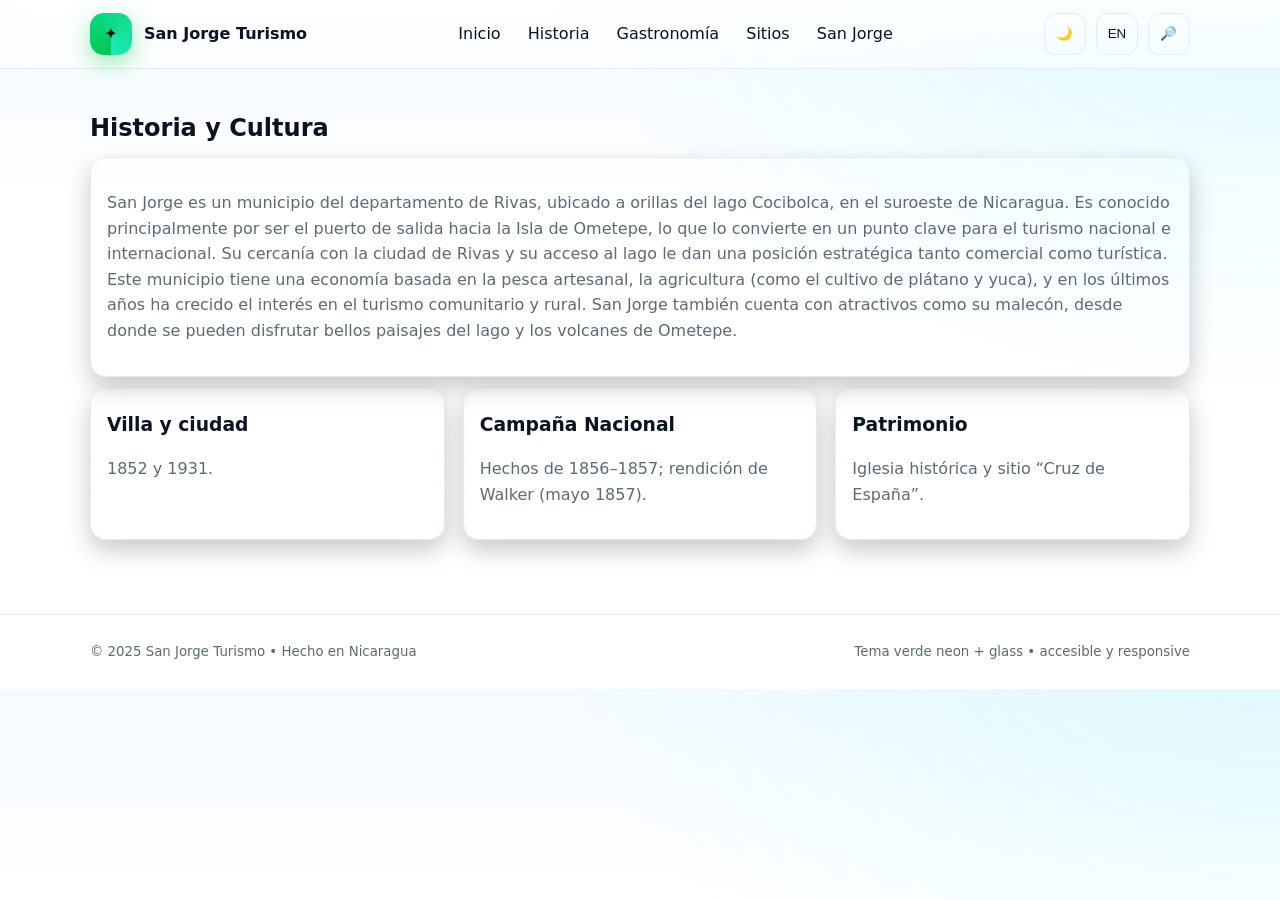
==== historia.html @ 04d52697 "Add files via upload" ====
<!doctype html><html lang="es"><head>
<meta charset="utf-8"><meta name="viewport" content="width=device-width, initial-scale=1">
<link rel="icon" href="assets/img/favicon.svg" type="image/svg+xml">
<link rel="stylesheet" href="assets/css/styles.css">
<title>San Jorge Turismo</title>
</head><body>
<a class="skip-link" href="#main" style="position:absolute;left:-9999px">Saltar al contenido</a>
<header><div class="container nav">
  <button id="menuBtn" aria-label="Menú" aria-expanded="false" class="action">☰</button>
  <div class="brand"><div class="brand-badge">✦</div> San Jorge Turismo</div>
  <nav>
    <a href="index.html"><span data-i18n="nav.home">Inicio</span></a>
    <a href="historia.html"><span data-i18n="nav.hist">Historia</span></a>
    <a href="gastronomía.html"><span data-i18n="nav.econ">gastronomía</span></a>
    <a href="sitios.html"><span data-i18n="nav.sitios">Sitios</span></a>
    <a href="sobre.html"><span data-i18n="nav.sobre">San Jorge</span></a>
  </nav>
  <div class="header-actions">
    <button id="themeBtn" class="action" aria-label="Cambiar tema" title="Tema oscuro">🌙</button>
    <button id="langBtn" class="action" aria-label="Cambiar idioma" title="Switch to English">ES</button>
    <button id="searchBtn" class="action" aria-label="Buscar">🔎</button>
  </div>
</div></header>
<main id="main" class="container">

<section class="section">
  <h2>Historia y Cultura</h2>
  <div class="card"><p class="meta">San Jorge es un municipio del departamento de Rivas, ubicado a orillas del lago Cocibolca, en el suroeste de Nicaragua. Es conocido principalmente por ser el puerto de salida hacia la Isla de Ometepe, lo que lo convierte en un punto clave para el turismo nacional e internacional. Su cercanía con la ciudad de Rivas y su acceso al lago le dan una posición estratégica tanto comercial como turística.

Este municipio tiene una economía basada en la pesca artesanal, la agricultura (como el cultivo de plátano y yuca), y en los últimos años ha crecido el interés en el turismo comunitario y rural. San Jorge también cuenta con atractivos como su malecón, desde donde se pueden disfrutar bellos paisajes del lago y los volcanes de Ometepe.  </p></div>
  <div class="grid cols-3" style="margin-top:12px">
    <div class="card"><h3>Villa y ciudad</h3><p class="meta">1852 y 1931.</p></div>
    <div class="card"><h3>Campaña Nacional</h3><p class="meta">Hechos de 1856–1857; rendición de Walker (mayo 1857).</p></div>
    <div class="card"><h3>Patrimonio</h3><p class="meta">Iglesia histórica y sitio “Cruz de España”.</p></div>
  </div>
</section>
</main>
<div id="searchOverlay" hidden>
  <div class="search-backdrop"></div>
  <div class="search-panel" role="dialog" aria-modal="true" aria-labelledby="searchTitle">
    <div class="search-header">
      <h2 id="searchTitle">Buscar</h2>
      <button id="searchClose" class="action" aria-label="Cerrar">✖</button>
    </div>
    <div class="search-input">
      🔎<input id="searchField" type="search" placeholder="Buscar en el sitio..." autocomplete="off" />
    </div>
    <div id="searchResults" class="search-results" role="listbox" aria-label="Resultados"></div>
  </div>
</div>
<footer>
  <div class="container" style="display:flex;align-items:center;justify-content:space-between;gap:12px;flex-wrap:wrap">
    <small>© 2025 San Jorge Turismo • Hecho en Nicaragua</small>
    <small style="color:var(--muted)">Tema verde neon + glass • accesible y responsive</small>
  </div>
</footer>
<script src="assets/js/app.js" defer></script>
</body></html>
---- assets/css/styles.css ----
/* =========================
   Variables base por tema
   ========================= */
:root {
  /* Paleta (modo oscuro por defecto) */
  --brand:#00c853;       /* vivid green */
  --brand-2:#1de9b6;     /* mint */
  --accent:#00e5ff;      /* cyan */
  --warn:#ffca28;        /* amber */

  /* Fondo y superficies (DARK) */
  --bg:#0c0f14;          /* dark base */
  --bg-2:#0b1418;        /* tono superior para gradiente */
  --card:#101722;        /* card bg */
  --text:#e6f2ef;        /* high contrast */
  --muted:#9fb1b8;       /* secondary text */
  --border:rgba(255,255,255,.08);

  /* Header gradient stops (DARK) */
  --header-a: rgba(12,15,20,.85);
  --header-b: rgba(12,15,20,.55);

  --radius:16px; 
  --radius-sm:12px;
  --shadow:0 18px 40px rgba(0,0,0,.32);
  --shadow-sm:0 10px 24px rgba(0,0,0,.22);

  color-scheme: dark;
}

html{scroll-behavior:smooth}

/* Overrides LIGHT */
html[data-theme="light"]{
  --bg:#ffffff;
  --bg-2:#f5fbff;       
  --card:#f7fbff;
  --text:#0b1220;
  --muted:#5b6b75;
  --border:#E3EDF5;

  --header-a: rgba(255,255,255,.85);
  --header-b: rgba(255,255,255,.55);

  color-scheme: light;
}

*{box-sizing:border-box}

body{
  margin:0;
  font:16px/1.6 system-ui,-apple-system,Segoe UI,Roboto,Arial,sans-serif;
  background:
    radial-gradient(1200px 800px at 100% -10%, color-mix(in oklab, var(--accent), transparent 90%), transparent 60%),
    linear-gradient(180deg, var(--bg-2) 0%, var(--bg) 30%, var(--bg) 100%);
  color:var(--text);
}

img{max-width:100%;display:block;border-radius:12px}
.container{width:min(1100px,92%);margin:auto}

/* --- Skip link accesible --- */
.skip-link{
  position:absolute; left:-9999px; top:auto;
  background:var(--card); color:var(--text);
  padding:10px 14px; border-radius:10px; border:1px solid var(--border);
  box-shadow:var(--shadow-sm); text-decoration:none; z-index:9999;
}
.skip-link:focus-visible{ left:12px; top:12px; }

/* --- Header --- */
header{
  position:sticky; top:0; z-index:50;
  backdrop-filter:blur(10px);
  background:linear-gradient(180deg, var(--header-a), var(--header-b));
  border-bottom:1px solid var(--border);
}
.nav{display:flex;align-items:center;justify-content:space-between;padding:12px 0;gap:12px}

/* === Logo / Marca === */
.brand { display:flex; align-items:center; gap:12px; font-weight:900 }
.brand-logo { display:block; height:36px; width:auto }
.brand-text { font-weight:900 }
.brand-badge{
  width:42px;height:42px;border-radius:14px;display:grid;place-items:center;color:#00140a;
  background:conic-gradient(from 180deg, var(--brand), var(--brand-2));
  box-shadow:0 8px 24px rgba(0,200,83,.4);
  font-weight:900;
}
/* En el CSS de animaciones, modifica esto: */

/* Solo aplicar opacidad 0 a imágenes del hero, no a la galería */
.hero .shots img {
  opacity: 0;
  transform: translateY(20px);
  transition: all 0.6s ease;
}

/* Las imágenes de la galería deben ser visibles inmediatamente */
.gallery img {
  opacity: 1 !important;
  transform: scale(1) !important;
}

/* Pero mantener la animación para las figuras de la galería */
.gallery figure {
  opacity: 0;
  transform: scale(0.9);
  transition: all 0.5s ease;
}
/* En el CSS de animaciones, agrega esto: */
.brand-logo {
  opacity: 1 !important;
  transform: scale(1) !important;
  transition: transform 0.3s ease !important;
}

.brand-logo:hover {
  transform: scale(1.05) !important;
}
/* Nav links */
nav a{
  color:var(--text); text-decoration:none; padding:8px 10px; border-radius:10px;
  display:inline-flex; gap:8px; align-items:center; border:1px solid transparent;
  outline-offset:3px;
}
nav a:hover{ 
  background: color-mix(in oklab, var(--brand) 30%, transparent);
  border-color: var(--border);
}
nav a:focus-visible{ outline:2px solid color-mix(in oklab,var(--accent),transparent 60%); }

/* Iconos en nav/acciones */
nav a .i, .action .i {
  width:18px; height:18px; flex:0 0 18px; color:currentColor; opacity:.95;
}
nav a:hover .i, .action:hover .i { opacity:1 }

/* Botones de acción */
#menuBtn{display:none}
.header-actions{display:flex;gap:10px}
.action{
  width:42px;height:42px;border-radius:12px;border:1px solid var(--border);
  background:transparent;color:var(--text);display:grid;place-items:center;cursor:pointer
}
.action:hover{background: color-mix(in oklab, var(--brand) 25%, transparent)}
.action:focus-visible{ outline:2px solid color-mix(in oklab,var(--accent),transparent 60%); outline-offset:2px; }

/* Icono tema: alterna sol/luna con el tema */
.theme-icon .sun { display:none }
html[data-theme="light"] .theme-icon .moon { display:none }
html[data-theme="light"] .theme-icon .sun { display:inline }

@media(max-width:900px){
  #menuBtn{display:block}
  header nav{display:none}
  header nav.open{display:block}
}

/* --- Sections + Typography --- */
.section{padding:34px 0}
.kicker{text-transform:uppercase;letter-spacing:.18em;font-weight:800;color:var(--brand-2)}
h1{font-size:clamp(2.1rem,2.5vw+1.2rem,3.2rem);line-height:1.05;margin:.3rem 0 .8rem}
h2{font-size:clamp(1.6rem,1.4vw+1rem,2.2rem);margin:.4rem 0 .6rem}
h3{font-size:clamp(1.15rem,1vw+0.9rem,1.4rem);margin:.3rem 0 .4rem}
.lead{color:var(--muted)}
.grid{display:grid;gap:18px}
.cols-2{grid-template-columns:repeat(2,1fr)}
.cols-3{grid-template-columns:repeat(3,1fr)}
.cols-4{grid-template-columns:repeat(4,1fr)}
@media(max-width:900px){
  .cols-2, .cols-3, .cols-4{ grid-template-columns:1fr; }
}
.card{
  background:linear-gradient(180deg, rgba(255,255,255,.02), rgba(255,255,255,.00));
  border:1px solid var(--border); border-radius:var(--radius); padding:16px; box-shadow:var(--shadow-sm)
}
.card .meta{color:var(--muted)}

/* CTA Buttons */
.btn{
  --glow:drop-shadow(0 4px 16px rgba(0, 229, 255, .35));
  border:1px solid var(--border); padding:12px 16px; border-radius:14px;
  color:var(--text); text-decoration:none; font-weight:800; display:inline-flex; gap:10px; align-items:center;
  transition:transform .2s ease, box-shadow .2s ease;
  will-change: transform;
}
.btn.primary{ border:none; background:linear-gradient(135deg, var(--brand), var(--brand-2)); filter:var(--glow); color:#01210f }
.btn.ghost{ background:transparent }
.btn:hover{ transform:translateY(-1px) }
.btn:focus-visible{ outline:2px solid color-mix(in oklab,var(--accent),transparent 55%); outline-offset:2px; }

/* Hero layout */
.hero{display:grid;grid-template-columns:1.2fr .8fr;gap:26px;align-items:center}
.hero .stack{display:flex;flex-direction:column;gap:10px}
.hero .shots{display:grid;gap:12px;grid-template-columns:1fr 1fr}
.hero .shots img{
  border-radius:14px; box-shadow:0 12px 32px rgba(0,0,0,.25);
  aspect-ratio: 3 / 2; object-fit: cover;
}
@media(max-width:900px){.hero{grid-template-columns:1fr}}

/* Gallery masonry (si usas otra sección) */
.gallery{columns:4 240px;column-gap:12px}
.gallery figure{break-inside:avoid;margin:0 0 12px}
.gallery img{aspect-ratio: 3 / 2; object-fit: cover;}
.gallery figcaption{color:var(--muted);font-size:.9rem;margin-top:6px}

/* Search overlay */
#searchOverlay[hidden]{display:none}
#searchOverlay{position:fixed;inset:0;z-index:10000}
.search-backdrop{position:absolute;inset:0;background:rgba(0,0,0,.55);backdrop-filter:blur(4px)}
.search-panel{
  position:relative;margin:8vh auto 0;width:min(900px,92%);
  background:var(--card);border:1px solid var(--border);border-radius:16px;box-shadow:0 30px 80px rgba(0,0,0,.4);padding:16px
}
.search-header{display:flex;align-items:center;justify-content:space-between;margin-bottom:10px}
.search-input{display:flex;align-items:center;gap:10px;border:1px solid var(--border);border-radius:12px;padding:10px 14px}
.search-input input{width:100%;background:transparent;color:var(--text);border:none;outline:none;font-size:1rem}
.search-results{margin-top:12px;max-height:50vh;overflow:auto;display:grid;gap:10px}
.search-results .result{padding:10px;border:1px solid var(--border);border-radius:10px;background:var(--card)}
.search-results mark{background:color-mix(in oklab,var(--warn),transparent 80%)}

/* ToTop */
#toTop{
  position:fixed;right:16px;bottom:16px;opacity:0;transform:translateY(8px);transition:.2s;
  background:linear-gradient(135deg,var(--brand),var(--accent));color:#01210f;border:none;border-radius:999px;
  width:44px;height:44px;display:grid;place-items:center;box-shadow:0 10px 30px rgba(0,0,0,.3)
}
#toTop.show{opacity:1;transform:translateY(0)}
#toTop:focus-visible{ outline:2px solid color-mix(in oklab,var(--accent),transparent 55%); }

/* Footer */
footer{border-top:1px solid var(--border);color:var(--muted);padding:26px 0;margin-top:40px}

/* Focus visible global */
:focus-visible{outline:2px solid color-mix(in oklab,var(--accent),transparent 60%);outline-offset:2px}

/* Reduce motion */
@media (prefers-reduced-motion: reduce) {
  * { animation: none !important; transition: none !important; }
  html { scroll-behavior: auto; }
}
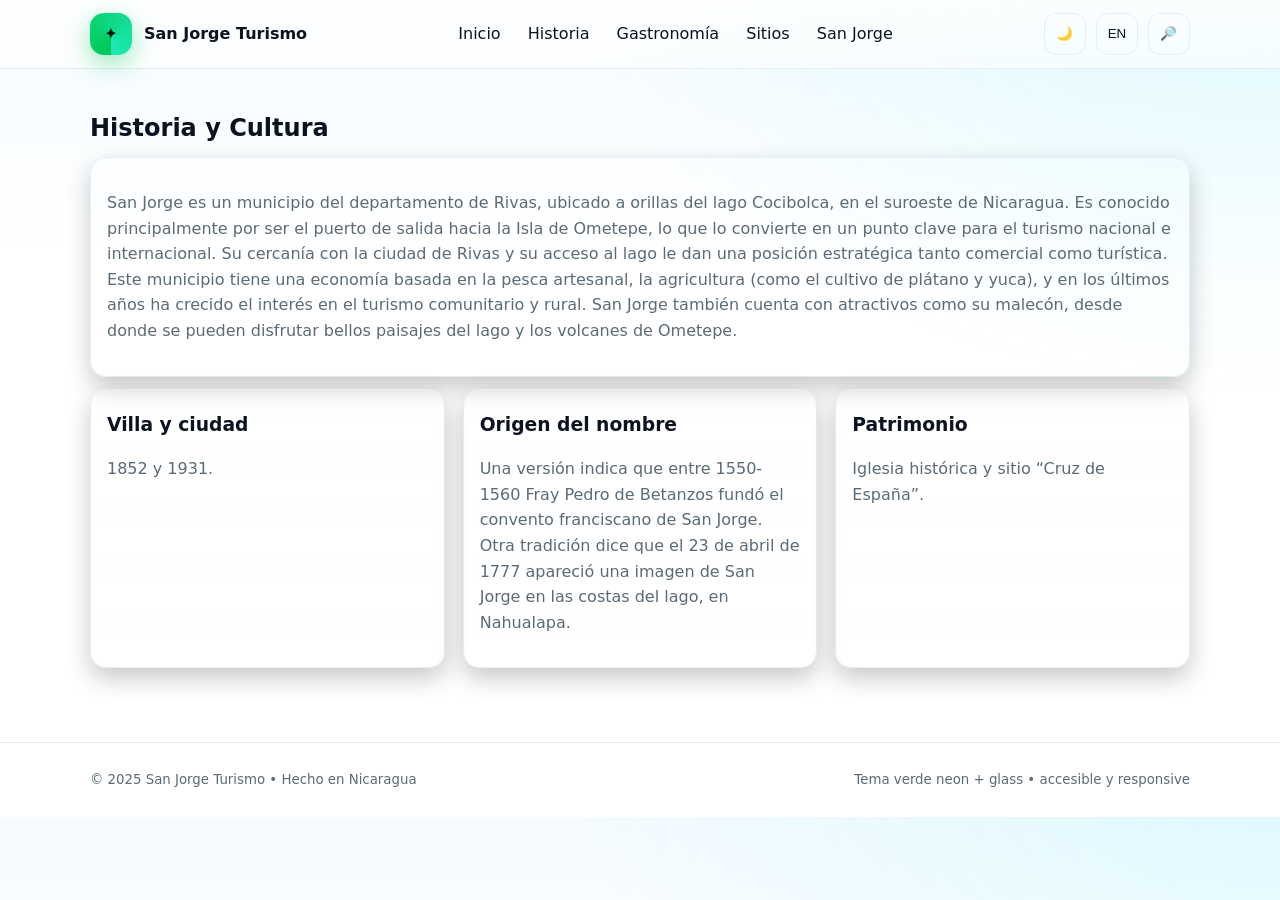
==== commit a1fd461e: "Update historia.html with origin of San Jorge Added historical context about the origin of the name " ====
--- a/historia.html
+++ b/historia.html
@@ -30,7 +30,10 @@
 Este municipio tiene una economía basada en la pesca artesanal, la agricultura (como el cultivo de plátano y yuca), y en los últimos años ha crecido el interés en el turismo comunitario y rural. San Jorge también cuenta con atractivos como su malecón, desde donde se pueden disfrutar bellos paisajes del lago y los volcanes de Ometepe.  </p></div>
   <div class="grid cols-3" style="margin-top:12px">
     <div class="card"><h3>Villa y ciudad</h3><p class="meta">1852 y 1931.</p></div>
-    <div class="card"><h3>Campaña Nacional</h3><p class="meta">Hechos de 1856–1857; rendición de Walker (mayo 1857).</p></div>
+    <div class="card"><h3>Origen del nombre</h3><p class="meta">
+
+Una versión indica que entre 1550-1560 Fray Pedro de Betanzos fundó el convento franciscano de San Jorge.
+Otra tradición dice que el 23 de abril de 1777 apareció una imagen de San Jorge en las costas del lago, en Nahualapa.</p></div>
     <div class="card"><h3>Patrimonio</h3><p class="meta">Iglesia histórica y sitio “Cruz de España”.</p></div>
   </div>
 </section>
@@ -55,4 +58,4 @@
   </div>
 </footer>
 <script src="assets/js/app.js" defer></script>
-</body></html>+</body></html>
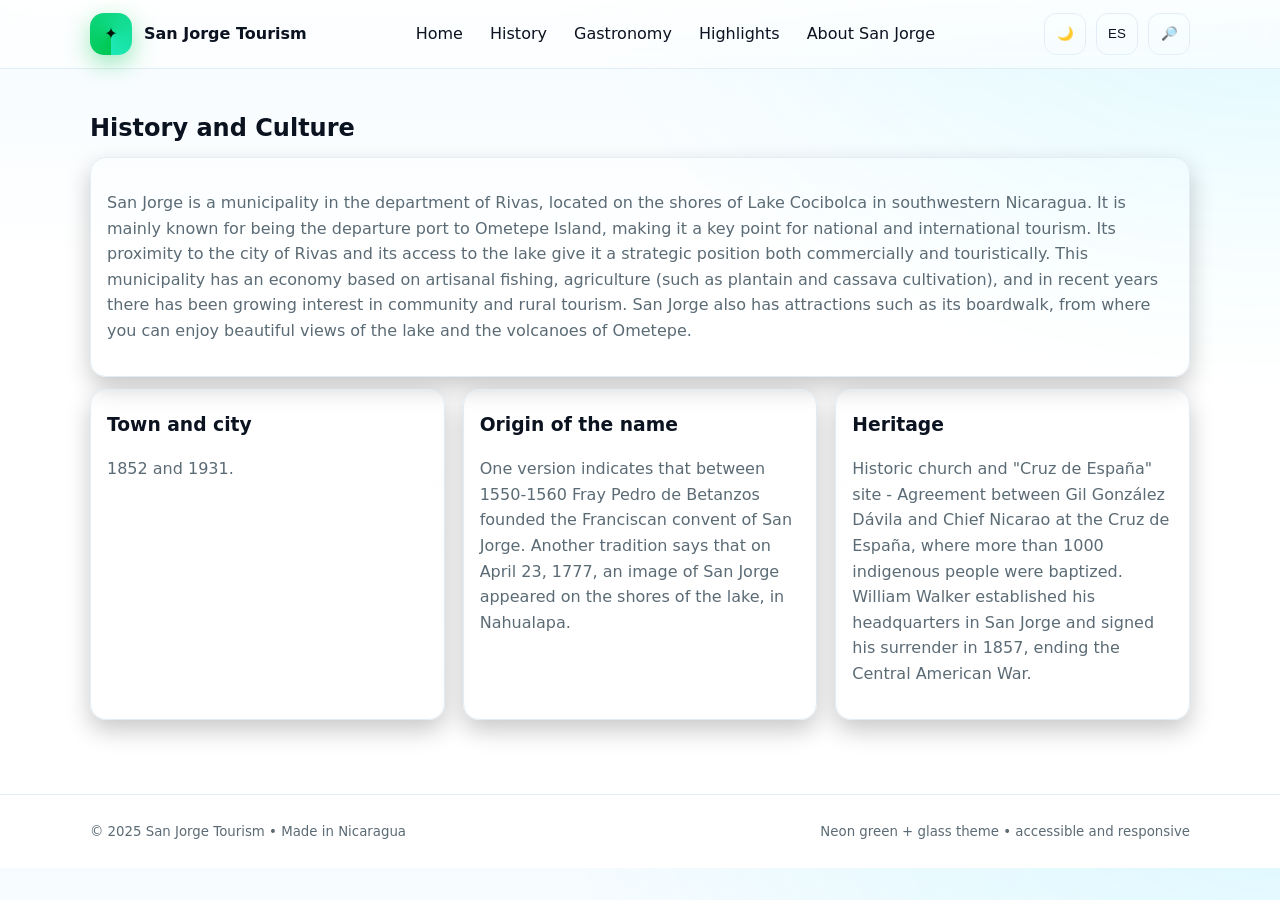
==== commit 850bd7d5: "Update historia.html" ====
--- a/historia.html
+++ b/historia.html
@@ -1,40 +1,57 @@
-<!doctype html><html lang="es"><head>
-<meta charset="utf-8"><meta name="viewport" content="width=device-width, initial-scale=1">
+<!doctype html>
+<html lang="en">
+<head>
+<meta charset="utf-8">
+<meta name="viewport" content="width=device-width, initial-scale=1">
 <link rel="icon" href="assets/img/favicon.svg" type="image/svg+xml">
 <link rel="stylesheet" href="assets/css/styles.css">
-<title>San Jorge Turismo</title>
-</head><body>
-<a class="skip-link" href="#main" style="position:absolute;left:-9999px">Saltar al contenido</a>
-<header><div class="container nav">
-  <button id="menuBtn" aria-label="Menú" aria-expanded="false" class="action">☰</button>
-  <div class="brand"><div class="brand-badge">✦</div> San Jorge Turismo</div>
-  <nav>
-    <a href="index.html"><span data-i18n="nav.home">Inicio</span></a>
-    <a href="historia.html"><span data-i18n="nav.hist">Historia</span></a>
-    <a href="gastronomía.html"><span data-i18n="nav.econ">gastronomía</span></a>
-    <a href="sitios.html"><span data-i18n="nav.sitios">Sitios</span></a>
-    <a href="sobre.html"><span data-i18n="nav.sobre">San Jorge</span></a>
-  </nav>
-  <div class="header-actions">
-    <button id="themeBtn" class="action" aria-label="Cambiar tema" title="Tema oscuro">🌙</button>
-    <button id="langBtn" class="action" aria-label="Cambiar idioma" title="Switch to English">ES</button>
-    <button id="searchBtn" class="action" aria-label="Buscar">🔎</button>
+<title>San Jorge Tourism</title>
+</head>
+<body>
+<a class="skip-link" href="#main" style="position:absolute;left:-9999px">Skip to content</a>
+<header>
+  <div class="container nav">
+    <button id="menuBtn" aria-label="Menu" aria-expanded="false" class="action">☰</button>
+    <div class="brand"><div class="brand-badge">✦</div> San Jorge Tourism</div>
+    <nav>
+      <a href="index.html"><span data-i18n="nav.home">Home</span></a>
+      <a href="historia.html"><span data-i18n="nav.hist">History</span></a>
+      <a href="gastronomía.html"><span data-i18n="nav.econ">Gastronomy</span></a>
+      <a href="sitios.html"><span data-i18n="nav.sitios">Highlights</span></a>
+      <a href="sobre.html"><span data-i18n="nav.sobre">About San Jorge</span></a>
+    </nav>
+    <div class="header-actions">
+      <button id="themeBtn" class="action" aria-label="Change theme" title="Dark theme">🌙</button>
+      <button id="langBtn" class="action" aria-label="Change language" title="Cambiar a español">EN</button>
+      <button id="searchBtn" class="action" aria-label="Search">🔎</button>
+    </div>
   </div>
-</div></header>
+</header>
 <main id="main" class="container">
 
 <section class="section">
-  <h2>Historia y Cultura</h2>
-  <div class="card"><p class="meta">San Jorge es un municipio del departamento de Rivas, ubicado a orillas del lago Cocibolca, en el suroeste de Nicaragua. Es conocido principalmente por ser el puerto de salida hacia la Isla de Ometepe, lo que lo convierte en un punto clave para el turismo nacional e internacional. Su cercanía con la ciudad de Rivas y su acceso al lago le dan una posición estratégica tanto comercial como turística.
+  <h2>History and Culture</h2>
+  <div class="card">
+    <p class="meta">San Jorge is a municipality in the department of Rivas, located on the shores of Lake Cocibolca in southwestern Nicaragua. It is mainly known for being the departure port to Ometepe Island, making it a key point for national and international tourism. Its proximity to the city of Rivas and its access to the lake give it a strategic position both commercially and touristically.
 
-Este municipio tiene una economía basada en la pesca artesanal, la agricultura (como el cultivo de plátano y yuca), y en los últimos años ha crecido el interés en el turismo comunitario y rural. San Jorge también cuenta con atractivos como su malecón, desde donde se pueden disfrutar bellos paisajes del lago y los volcanes de Ometepe.  </p></div>
+This municipality has an economy based on artisanal fishing, agriculture (such as plantain and cassava cultivation), and in recent years there has been growing interest in community and rural tourism. San Jorge also has attractions such as its boardwalk, from where you can enjoy beautiful views of the lake and the volcanoes of Ometepe.</p>
+  </div>
   <div class="grid cols-3" style="margin-top:12px">
-    <div class="card"><h3>Villa y ciudad</h3><p class="meta">1852 y 1931.</p></div>
-    <div class="card"><h3>Origen del nombre</h3><p class="meta">
-
-Una versión indica que entre 1550-1560 Fray Pedro de Betanzos fundó el convento franciscano de San Jorge.
-Otra tradición dice que el 23 de abril de 1777 apareció una imagen de San Jorge en las costas del lago, en Nahualapa.</p></div>
-    <div class="card"><h3>Patrimonio</h3><p class="meta">Iglesia histórica y sitio “Cruz de España”.</p></div>
+    <div class="card">
+      <h3>Town and city</h3>
+      <p class="meta">1852 and 1931.</p>
+    </div>
+    <div class="card">
+      <h3>Origin of the name</h3>
+      <p class="meta">
+One version indicates that between 1550-1560 Fray Pedro de Betanzos founded the Franciscan convent of San Jorge.
+Another tradition says that on April 23, 1777, an image of San Jorge appeared on the shores of the lake, in Nahualapa.</p>
+    </div>
+    <div class="card">
+      <h3>Heritage</h3>
+      <p class="meta">Historic church and "Cruz de España" site - Agreement between Gil González Dávila and Chief Nicarao at the Cruz de España, where more than 1000 indigenous people were baptized.
+William Walker established his headquarters in San Jorge and signed his surrender in 1857, ending the Central American War.</p>
+    </div>
   </div>
 </section>
 </main>
@@ -42,20 +59,21 @@
   <div class="search-backdrop"></div>
   <div class="search-panel" role="dialog" aria-modal="true" aria-labelledby="searchTitle">
     <div class="search-header">
-      <h2 id="searchTitle">Buscar</h2>
-      <button id="searchClose" class="action" aria-label="Cerrar">✖</button>
+      <h2 id="searchTitle">Search</h2>
+      <button id="searchClose" class="action" aria-label="Close">✖</button>
     </div>
     <div class="search-input">
-      🔎<input id="searchField" type="search" placeholder="Buscar en el sitio..." autocomplete="off" />
+      🔎<input id="searchField" type="search" placeholder="Search the site..." autocomplete="off" />
     </div>
-    <div id="searchResults" class="search-results" role="listbox" aria-label="Resultados"></div>
+    <div id="searchResults" class="search-results" role="listbox" aria-label="Results"></div>
   </div>
 </div>
 <footer>
   <div class="container" style="display:flex;align-items:center;justify-content:space-between;gap:12px;flex-wrap:wrap">
-    <small>© 2025 San Jorge Turismo • Hecho en Nicaragua</small>
-    <small style="color:var(--muted)">Tema verde neon + glass • accesible y responsive</small>
+    <small>© 2025 San Jorge Tourism • Made in Nicaragua</small>
+    <small style="color:var(--muted)">Neon green + glass theme • accessible and responsive</small>
   </div>
 </footer>
 <script src="assets/js/app.js" defer></script>
-</body></html>
+</body>
+</html>
